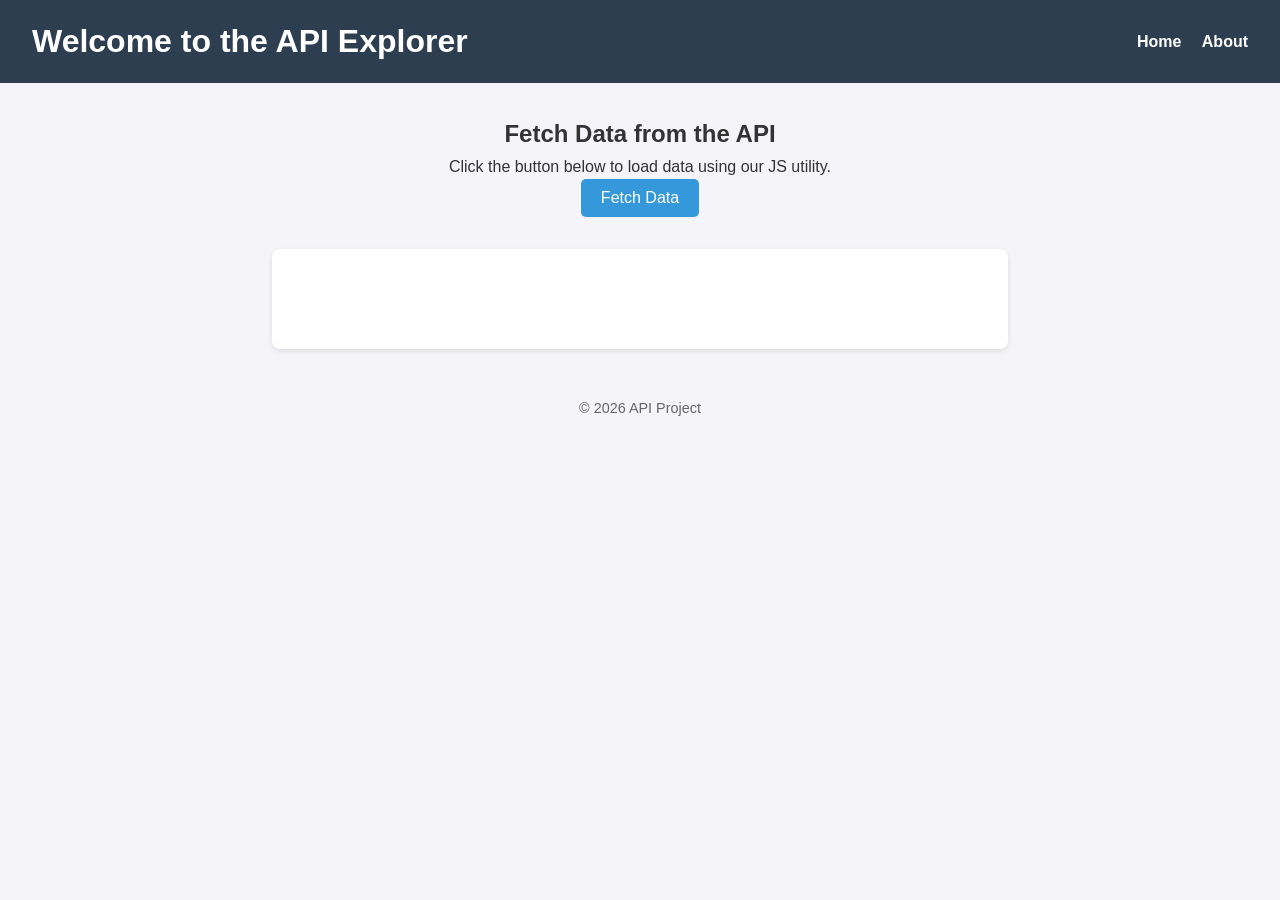
==== index.html @ f126ffd9 "[Initialization] Created project structure" ====
<!DOCTYPE html>
<html lang="en">
<head>
    <meta charset="UTF-8">
    <meta name="viewport" content="width=device-width, initial-scale=1.0">
    <title>Home - API Project</title>
    <link rel="stylesheet" href="styles/main.css">
</head>
<body>
    <header>
        <h1>Welcome to the API Explorer</h1>
        <nav>
            <a href="index.html">Home</a>
            <a href="pages/about.html">About</a>
        </nav>
    </header>

    <main id="app">
        <section class="hero">
            <h2>Fetch Data from the API</h2>
            <p>Click the button below to load data using our JS utility.</p>
            <button id="fetch-btn">Fetch Data</button>
        </section>
        <div id="result-container" class="result-container">
            <!-- API data will be injected here -->
        </div>
    </main>

    <footer>
        <p>&copy; 2026 API Project</p>
    </footer>

    <script src="js/api.js"></script>
    <script src="js/main.js"></script>
</body>
</html>
---- styles/main.css ----
/* General Reset */
* {
    box-sizing: border-box;
    margin: 0;
    padding: 0;
}

body {
    font-family: 'Segoe UI', Tahoma, Geneva, Verdana, sans-serif;
    line-height: 1.6;
    color: #333;
    background-color: #f4f4f9;
}

header {
    background: #2c3e50;
    color: white;
    padding: 1rem 2rem;
    display: flex;
    justify-content: space-between;
    align-items: center;
}

nav a {
    color: white;
    margin-left: 1rem;
    text-decoration: none;
    font-weight: bold;
}

nav a:hover {
    text-decoration: underline;
}

main {
    padding: 2rem;
    max-width: 800px;
    margin: 0 auto;
}

.hero {
    text-align: center;
    margin-bottom: 2rem;
}

#fetch-btn {
    padding: 10px 20px;
    font-size: 1rem;
    background-color: #3498db;
    color: white;
    border: none;
    border-radius: 5px;
    cursor: pointer;
    transition: background 0.3s;
}

#fetch-btn:hover {
    background-color: #2980b9;
}

.result-container {
    background: white;
    padding: 1rem;
    border-radius: 8px;
    box-shadow: 0 2px 5px rgba(0,0,0,0.1);
    min-height: 100px;
}

footer {
    text-align: center;
    padding: 1rem;
    font-size: 0.9rem;
    color: #666;
}
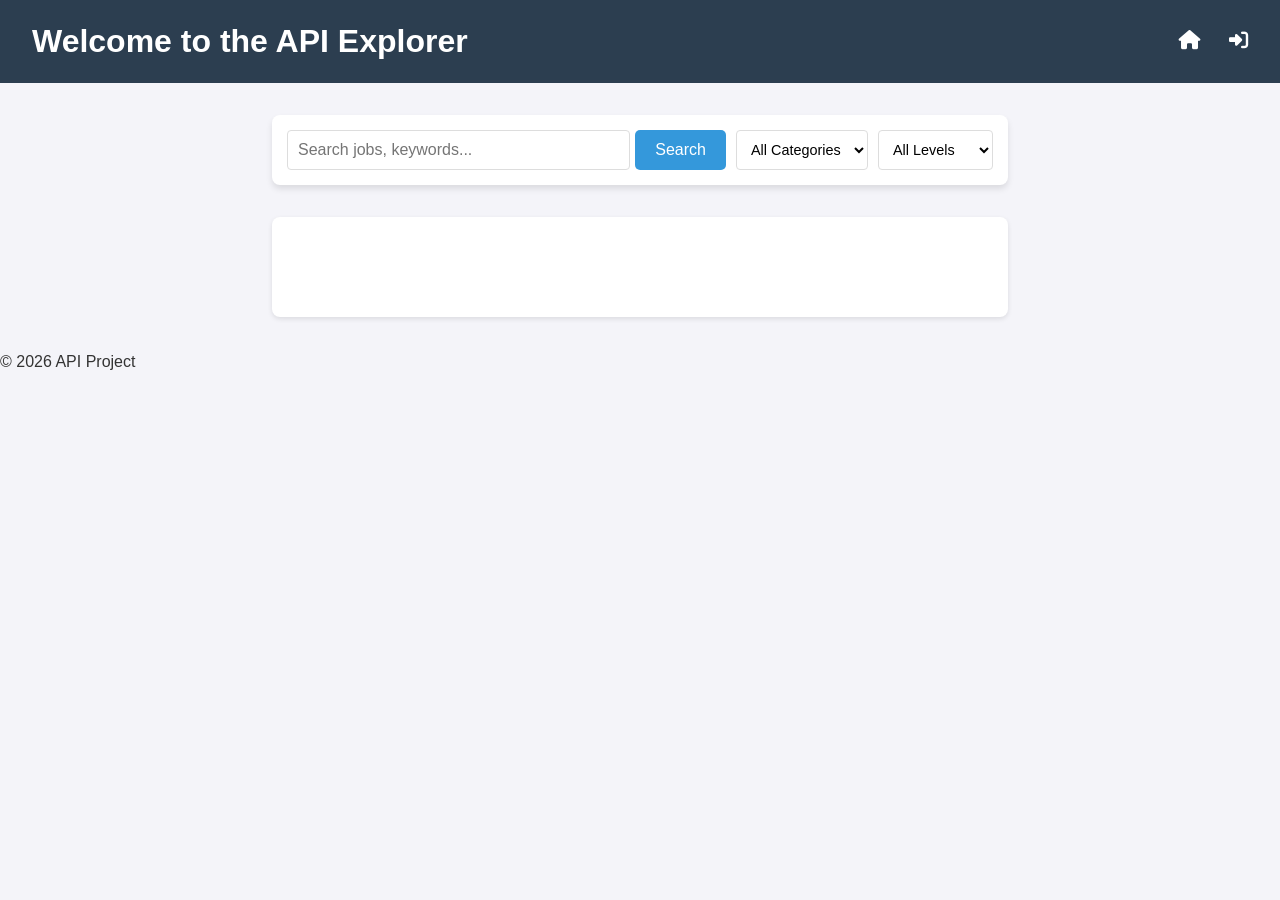
==== commit dc525587: "[Home Page] Implemented Login + Home buttons + Errors design" ====
--- a/index.html
+++ b/index.html
@@ -5,21 +5,42 @@
     <meta name="viewport" content="width=device-width, initial-scale=1.0">
     <title>Home - API Project</title>
     <link rel="stylesheet" href="styles/main.css">
+    <link rel="stylesheet" href="https://cdnjs.cloudflare.com/ajax/libs/font-awesome/6.4.2/css/all.min.css">
 </head>
 <body>
     <header>
         <h1>Welcome to the API Explorer</h1>
         <nav>
-            <a href="index.html">Home</a>
-            <a href="pages/about.html">About</a>
+            <a href="index.html" title="Home"><i class="fas fa-home"></i></a>
+            <a href="login.html" title="Login"><i class="fas fa-sign-in-alt"></i></a>
         </nav>
     </header>
 
     <main id="app">
-        <section class="hero">
-            <h2>Fetch Data from the API</h2>
-            <p>Click the button below to load data using our JS utility.</p>
-            <button id="fetch-btn">Fetch Data</button>
+        <section class="search-container">
+            <div class="search-bar">
+                <div class="search-input-group">
+                    <input type="text" id="search-text" placeholder="Search jobs, keywords...">
+                    <button id="fetch-btn">Search</button>
+                </div>
+                <div class="filters-group">
+                    <select id="category-filter">
+                        <option value="">All Categories</option>
+                        <option value="engineering">Engineering</option>
+                        <option value="design">Design</option>
+                        <option value="marketing">Marketing</option>
+                        <option value="sales">Sales</option>
+                    </select>
+                    <select id="level-filter">
+                        <option value="">All Levels</option>
+                        <option value="entry">Entry-Level</option>
+                        <option value="internship">Internship</option>
+                        <option value="junior">Junior</option>
+                        <option value="medium">Mid</option>
+                        <option value="senior">Senior</option>
+                    </select>
+                </div>
+            </div>
         </section>
         <div id="result-container" class="result-container">
             <!-- API data will be injected here -->
@@ -30,7 +51,7 @@
         <p>&copy; 2026 API Project</p>
     </footer>
 
-    <script src="js/api.js"></script>
-    <script src="js/main.js"></script>
+    <script src="scripts/api.js"></script>
+    <script src="scripts/main.js"></script>
 </body>
 </html>
--- a/styles/main.css
+++ b/styles/main.css
@@ -23,13 +23,17 @@
 
 nav a {
     color: white;
-    margin-left: 1rem;
+    margin-left: 1.5rem;
     text-decoration: none;
-    font-weight: bold;
+    font-size: 1.2rem;
+    transition: color 0.3s, transform 0.2s;
+    display: inline-block;
 }
 
 nav a:hover {
-    text-decoration: underline;
+    color: #3498db;
+    transform: scale(1.2);
+    text-decoration: none;
 }
 
 main {
@@ -38,9 +42,53 @@
     margin: 0 auto;
 }
 
-.hero {
-    text-align: center;
+.search-container {
     margin-bottom: 2rem;
+    display: flex;
+    justify-content: center;
+}
+
+.search-bar {
+    display: flex;
+    flex-wrap: wrap;
+    gap: 10px;
+    background: white;
+    padding: 15px;
+    border-radius: 8px;
+    box-shadow: 0 4px 6px rgba(0,0,0,0.1);
+    width: 100%;
+    max-width: 900px;
+    align-items: center;
+    justify-content: space-between;
+}
+
+.search-input-group {
+    display: flex;
+    flex: 1;
+    gap: 5px;
+    min-width: 300px;
+}
+
+.search-input-group input {
+    flex: 1;
+    padding: 10px;
+    border: 1px solid #ddd;
+    border-radius: 4px;
+    font-size: 1rem;
+}
+
+.filters-group {
+    display: flex;
+    gap: 10px;
+}
+
+.filters-group select {
+    padding: 10px;
+    border: 1px solid #ddd;
+    border-radius: 4px;
+    background-color: #fff;
+    font-size: 0.9rem;
+    cursor: pointer;
 }
 
 #fetch-btn {
@@ -58,6 +106,21 @@
     background-color: #2980b9;
 }
 
+@media (max-width: 600px) {
+    .search-bar {
+        flex-direction: column;
+        align-items: stretch;
+    }
+    .search-input-group {
+        flex-direction: column;
+        min-width: unset;
+    }
+    .filters-group {
+        flex-direction: column;
+    }
+}
+
+
 .result-container {
     background: white;
     padding: 1rem;
@@ -66,9 +129,64 @@
     min-height: 100px;
 }
 
-footer {
+.loader-container {
+    display: flex;
+    flex-direction: column;
+    align-items: center;
+    justify-content: center;
+    padding: 2rem;
+}
+
+.loader {
+    border: 5px solid #f3f3f3;
+    border-top: 5px solid #3498db;
+    border-radius: 50%;
+    width: 40px;
+    height: 40px;
+    animation: spin 1s linear infinite;
+    margin-bottom: 1rem;
+}
+
+@keyframes spin {
+    0% { transform: rotate(0deg); }
+    100% { transform: rotate(360deg); }
+}
+
+/* ... existing styles ... */
+
+.error-card {
+    background: #fff5f5;
+    border: 1px solid #feb2b2;
+    color: #c53030;
+    padding: 2rem;
+    border-radius: 8px;
     text-align: center;
-    padding: 1rem;
-    font-size: 0.9rem;
-    color: #666;
+    max-width: 500px;
+    margin: 2rem auto;
+    box-shadow: 0 4px 6px rgba(0,0,0,0.05);
 }
+
+.error-card h3 {
+    margin-bottom: 1rem;
+    color: #9b2c2c;
+}
+
+.error-card p {
+    margin-bottom: 1.5rem;
+    font-size: 1rem;
+}
+
+.retry-btn {
+    padding: 10px 20px;
+    background-color: #c53030;
+    color: white;
+    border: none;
+    border-radius: 5px;
+    cursor: pointer;
+    font-weight: bold;
+    transition: background 0.3s;
+}
+
+.retry-btn:hover {
+    background-color: #9b2c2c;
+}
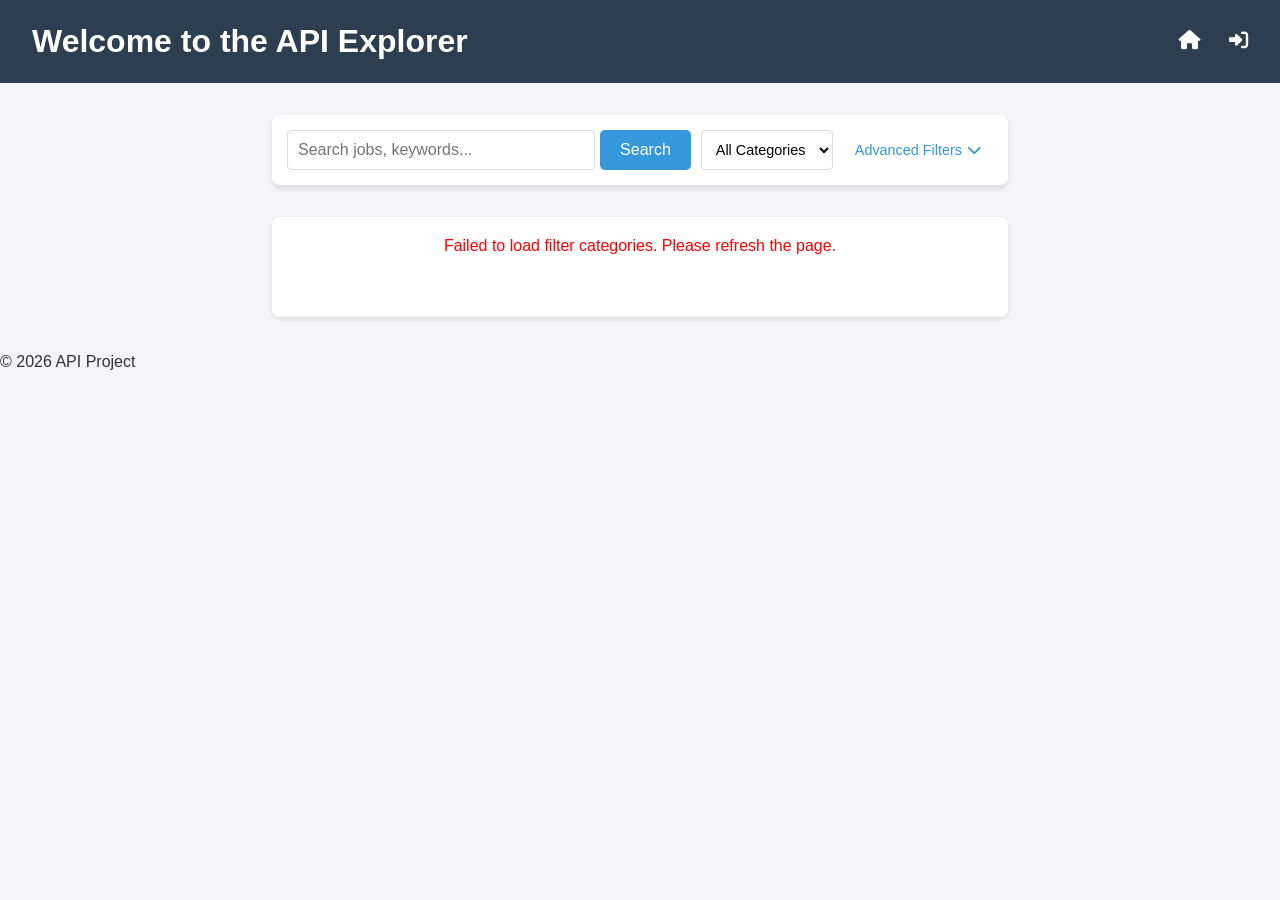
==== commit 2f41aeb9: "[Home Page] Implemented advanced filters button + box" ====
--- a/index.html
+++ b/index.html
@@ -26,19 +26,32 @@
                 <div class="filters-group">
                     <select id="category-filter">
                         <option value="">All Categories</option>
-                        <option value="engineering">Engineering</option>
-                        <option value="design">Design</option>
-                        <option value="marketing">Marketing</option>
-                        <option value="sales">Sales</option>
                     </select>
-                    <select id="level-filter">
-                        <option value="">All Levels</option>
-                        <option value="entry">Entry-Level</option>
-                        <option value="internship">Internship</option>
-                        <option value="junior">Junior</option>
-                        <option value="medium">Mid</option>
-                        <option value="senior">Senior</option>
-                    </select>
+                    <button id="advanced-btn" class="advanced-btn">
+                        Advanced Filters <i class="fas fa-chevron-down"></i>
+                    </button>
+                </div>
+            </div>
+            <div id="advanced-section" class="advanced-filters hidden">
+                <div class="advanced-grid">
+                    <div class="filter-item">
+                        <label>Experience Level</label>
+                        <select id="level-filter">
+                            <option value="">All Levels</option>
+                        </select>
+                    </div>
+                    <div class="filter-item">
+                        <label>Location</label>
+                        <select id="location-filter">
+                            <option value="">All Locations</option>
+                        </select>
+                    </div>
+                    <div class="filter-item">
+                        <label>Company</label>
+                        <select id="company-filter">
+                            <option value="">All Companies</option>
+                        </select>
+                    </div>
                 </div>
             </div>
         </section>
--- a/styles/main.css
+++ b/styles/main.css
@@ -45,7 +45,8 @@
 .search-container {
     margin-bottom: 2rem;
     display: flex;
-    justify-content: center;
+    flex-direction: column;
+    align-items: center;
 }
 
 .search-bar {
@@ -154,6 +155,115 @@
 
 /* ... existing styles ... */
 
+.advanced-btn {
+    background: transparent;
+    border: none;
+    padding: 8px 12px;
+    cursor: pointer;
+    font-size: 0.9rem;
+    color: #3498db;
+    transition: color 0.3s;
+    display: flex;
+    align-items: center;
+    gap: 5px;
+    font-weight: 500;
+}
+
+.advanced-btn:hover {
+    color: #2980b9;
+    background: transparent;
+}
+
+.advanced-filters {
+    width: 100%;
+    max-width: 900px;
+    margin-top: 15px;
+    transition: all 0.3s ease;
+}
+
+.advanced-grid {
+    display: flex;
+    flex-wrap: wrap;
+    gap: 30px;
+    justify-content: center;
+}
+
+.filter-item {
+    display: flex;
+    align-items: center;
+    gap: 10px;
+}
+
+.filter-item label {
+    font-size: 0.85rem;
+    font-weight: 500;
+    color: #777;
+}
+
+.filter-item select {
+    padding: 6px 10px;
+    border: none;
+    border-bottom: 2px solid #ddd;
+    border-radius: 0;
+    background-color: transparent;
+    font-size: 0.9rem;
+    cursor: pointer;
+    transition: border-color 0.3s;
+    outline: none;
+}
+
+.filter-item select:focus {
+    border-bottom-color: #3498db;
+}
+
+.hidden {
+    display: none;
+}
+
+@media (max-width: 600px) {
+    .advanced-grid {
+        grid-template-columns: 1fr;
+    }
+}
+
+
+.custom-alert {
+    position: fixed;
+    bottom: 20px;
+    right: 20px;
+    background-color: #ff4d4d;
+    color: white;
+    padding: 15px 25px;
+    border-radius: 8px;
+    box-shadow: 0 4px 12px rgba(0,0,0,0.15);
+    z-index: 1000;
+    font-weight: bold;
+    animation: slideUp 0.4s cubic-bezier(0.175, 0.885, 0.32, 1.275), fadeOut 0.5s ease-in 2.5s forwards;
+    pointer-events: none;
+}
+
+@keyframes slideUp {
+    from { transform: translateY(100%); opacity: 0; }
+    to { transform: translateY(0); opacity: 1; }
+}
+
+@keyframes fadeOut {
+    from { opacity: 1; }
+    to { opacity: 0; }
+}
+
+.shake {
+    animation: smoothShake 0.5s cubic-bezier(.36,.07,.19,.97) both;
+    border: 2px solid #ff4d4d !important;
+}
+
+@keyframes smoothShake {
+    0%, 100% { transform: translateX(0); }
+    20%, 60% { transform: translateX(-3px); }
+    40%, 80% { transform: translateX(3px); }
+}
+
+
 .error-card {
     background: #fff5f5;
     border: 1px solid #feb2b2;
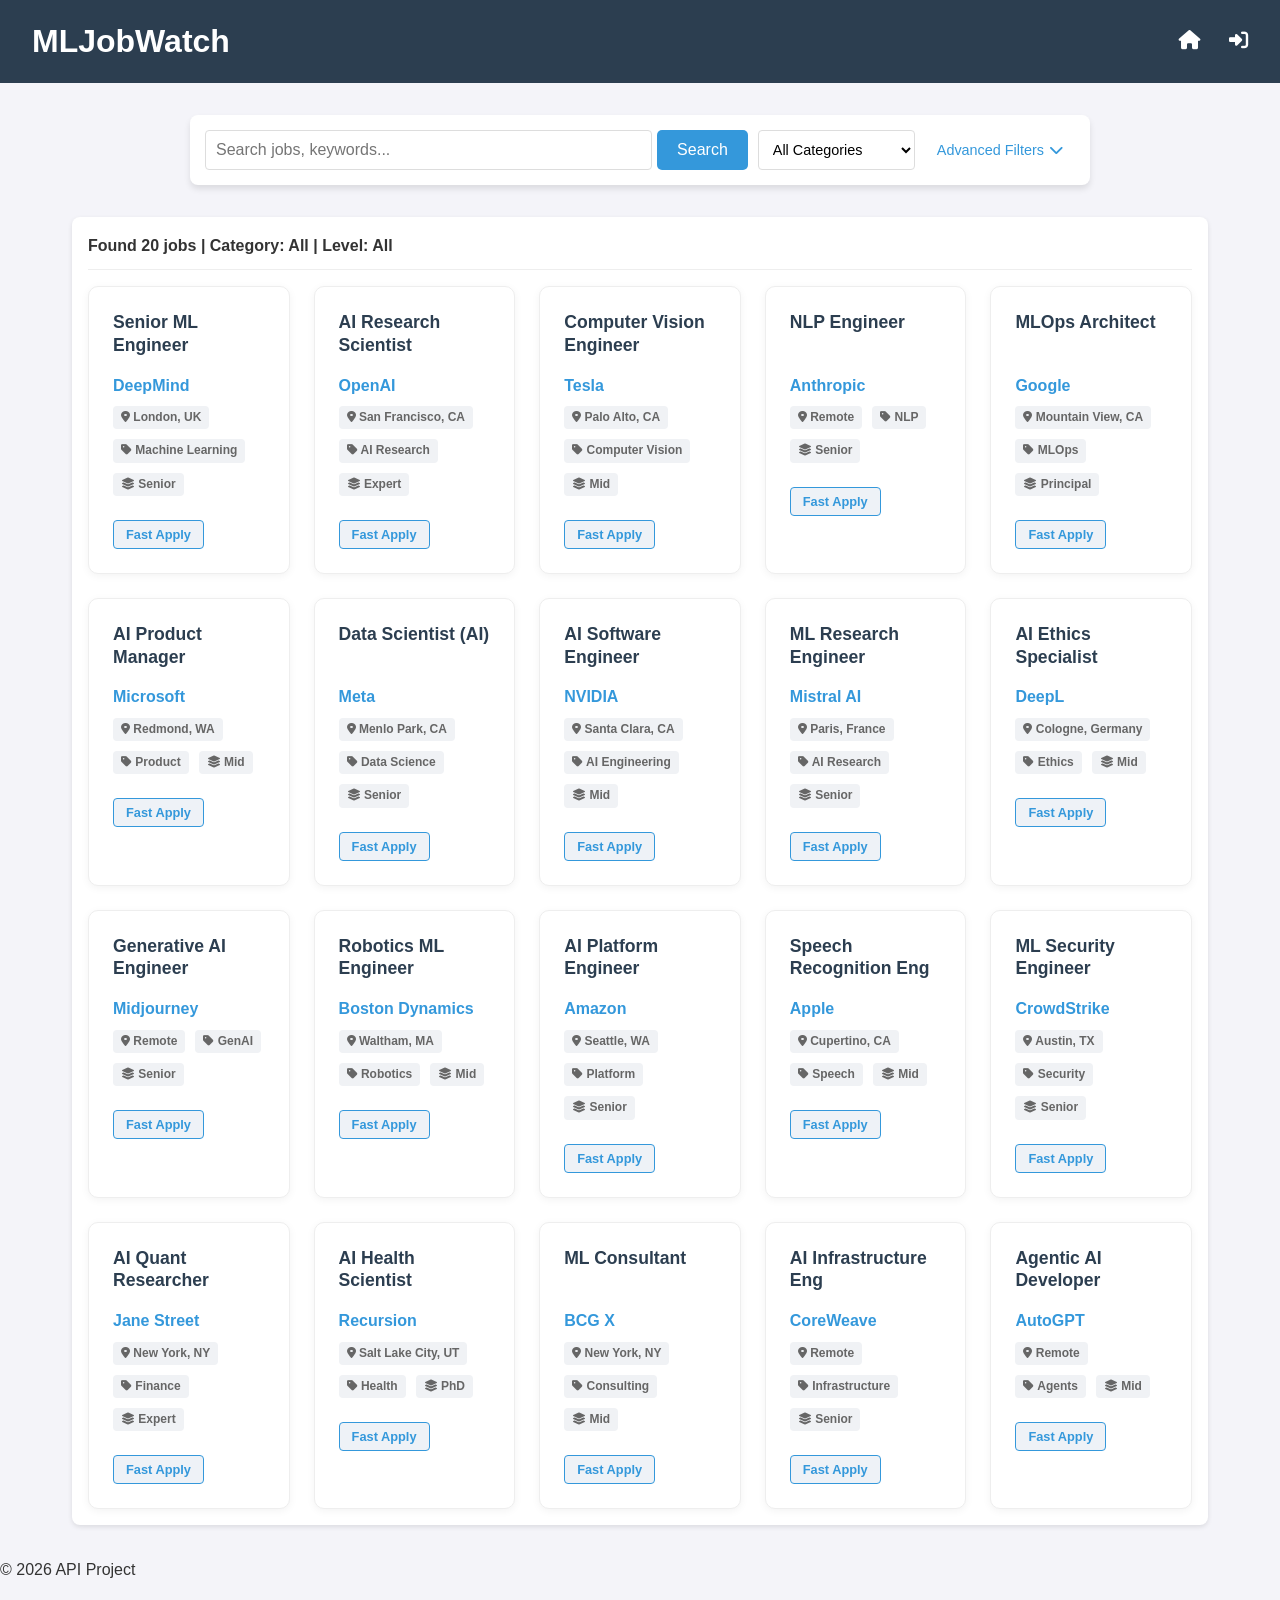
==== commit d21c85b6: "[Home Page] Fixed bug where empty space between company name and details card were shown" ====
--- a/index.html
+++ b/index.html
@@ -1,5 +1,6 @@
 <!DOCTYPE html>
 <html lang="en">
+
 <head>
     <meta charset="UTF-8">
     <meta name="viewport" content="width=device-width, initial-scale=1.0">
@@ -7,9 +8,10 @@
     <link rel="stylesheet" href="styles/main.css">
     <link rel="stylesheet" href="https://cdnjs.cloudflare.com/ajax/libs/font-awesome/6.4.2/css/all.min.css">
 </head>
+
 <body>
     <header>
-        <h1>Welcome to the API Explorer</h1>
+        <h1>MLJobWatch</h1>
         <nav>
             <a href="index.html" title="Home"><i class="fas fa-home"></i></a>
             <a href="login.html" title="Login"><i class="fas fa-sign-in-alt"></i></a>
@@ -60,11 +62,35 @@
         </div>
     </main>
 
-    <footer>
+    <footer style="margin-bottom: 100px;">
         <p>&copy; 2026 API Project</p>
     </footer>
+
+    <div id="job-modal" class="modal-overlay hidden">
+        <div class="modal-content">
+            <div class="modal-header">
+                <h2 id="modal-title">Job Title</h2>
+                <button id="close-modal" class="close-btn">&times;</button>
+            </div>
+            <div class="modal-body">
+                <div class="modal-company" id="modal-company">Company Name</div>
+                <div class="modal-meta">
+                    <span id="modal-location"><i class="fas fa-map-marker-alt"></i> Location</span>
+                    <span id="modal-salary"><i class="fas fa-money-bill-wave"></i> Salary</span>
+                </div>
+                <div class="modal-description">
+                    <h4>Description</h4>
+                    <p id="modal-description">Detailed job description will appear here...</p>
+                </div>
+            </div>
+            <div class="modal-footer">
+                <button id="modal-apply-btn" class="apply-now-btn">Apply Now</button>
+            </div>
+        </div>
+    </div>
 
     <script src="scripts/api.js"></script>
     <script src="scripts/main.js"></script>
 </body>
-</html>
+
+</html>
--- a/styles/main.css
+++ b/styles/main.css
@@ -38,7 +38,7 @@
 
 main {
     padding: 2rem;
-    max-width: 800px;
+    max-width: 1200px;
     margin: 0 auto;
 }
 
@@ -56,7 +56,7 @@
     background: white;
     padding: 15px;
     border-radius: 8px;
-    box-shadow: 0 4px 6px rgba(0,0,0,0.1);
+    box-shadow: 0 4px 6px rgba(0, 0, 0, 0.1);
     width: 100%;
     max-width: 900px;
     align-items: center;
@@ -112,10 +112,12 @@
         flex-direction: column;
         align-items: stretch;
     }
+
     .search-input-group {
         flex-direction: column;
         min-width: unset;
     }
+
     .filters-group {
         flex-direction: column;
     }
@@ -126,7 +128,7 @@
     background: white;
     padding: 1rem;
     border-radius: 8px;
-    box-shadow: 0 2px 5px rgba(0,0,0,0.1);
+    box-shadow: 0 2px 5px rgba(0, 0, 0, 0.1);
     min-height: 100px;
 }
 
@@ -149,11 +151,221 @@
 }
 
 @keyframes spin {
-    0% { transform: rotate(0deg); }
-    100% { transform: rotate(360deg); }
-}
-
-/* ... existing styles ... */
+    0% {
+        transform: rotate(0deg);
+    }
+
+    100% {
+        transform: rotate(360deg);
+    }
+}
+
+.job-list {
+    display: grid;
+    grid-template-columns: repeat(5, 1fr);
+    gap: 1.5rem;
+    margin-top: 1rem;
+}
+
+.job-card {
+    background: white;
+    border: 1px solid #eee;
+    padding: 1.5rem;
+    border-radius: 10px;
+    box-shadow: 0 2px 8px rgba(0, 0, 0, 0.05);
+    transition: transform 0.2s, box-shadow 0.2s;
+    display: flex;
+    flex-direction: column;
+    gap: 0.5rem;
+    cursor: pointer;
+    height: 100%;
+}
+
+.job-card:hover {
+    transform: translateY(-5px);
+    box-shadow: 0 8px 15px rgba(0, 0, 0, 0.1);
+    border-color: #3498db;
+}
+
+.job-card h3 {
+    margin: 0 0 0.5rem 0;
+    color: #2c3e50;
+    font-size: 1.1rem;
+    line-height: 1.3;
+    min-height: 2.6em;
+    display: -webkit-box;
+    -webkit-line-clamp: 2;
+    -webkit-box-orient: vertical;
+    overflow: hidden;
+}
+
+.job-card .company {
+    font-weight: bold;
+    color: #3498db;
+    font-size: 1rem;
+}
+
+.job-card .details {
+    font-size: 0.85rem;
+    color: #666;
+    display: flex;
+    flex-wrap: wrap;
+    gap: 10px;
+    margin-bottom: 1rem;
+}
+
+.job-card .detail-item {
+    background: #f0f2f5;
+    padding: 2px 8px;
+    border-radius: 4px;
+    font-size: 0.75rem;
+}
+
+.fast-apply-btn {
+    align-self: flex-start;
+    background: #eef2f7;
+    color: #3498db;
+    border: 1px solid #3498db;
+    padding: 6px 12px;
+    border-radius: 4px;
+    font-size: 0.8rem;
+    font-weight: bold;
+    cursor: pointer;
+    transition: all 0.3s;
+}
+
+.fast-apply-btn:hover {
+    background: #3498db;
+    color: white;
+}
+
+/* Modal Styles */
+.modal-overlay {
+    position: fixed;
+    top: 0;
+    left: 0;
+    width: 100%;
+    height: 100%;
+    background: rgba(0, 0, 0, 0.6);
+    display: flex;
+    justify-content: center;
+    align-items: center;
+    z-index: 2000;
+    backdrop-filter: blur(4px);
+}
+
+.modal-content {
+    background: white;
+    width: 90%;
+    max-width: 600px;
+    border-radius: 15px;
+    overflow: hidden;
+    animation: modalSlideUp 0.3s ease-out;
+    box-shadow: 0 20px 40px rgba(0, 0, 0, 0.3);
+}
+
+@keyframes modalSlideUp {
+    from {
+        transform: translateY(50px);
+        opacity: 0;
+    }
+
+    to {
+        transform: translateY(0);
+        opacity: 1;
+    }
+}
+
+.modal-header {
+    background: #2c3e50;
+    color: white;
+    padding: 1.5rem;
+    display: flex;
+    justify-content: space-between;
+    align-items: center;
+}
+
+.modal-header h2 {
+    margin: 0;
+    font-size: 1.4rem;
+}
+
+.close-btn {
+    background: transparent;
+    border: none;
+    color: white;
+    font-size: 2rem;
+    cursor: pointer;
+    line-height: 1;
+}
+
+.modal-body {
+    padding: 2rem;
+}
+
+.modal-company {
+    font-size: 1.2rem;
+    font-weight: bold;
+    color: #3498db;
+    margin-bottom: 0.5rem;
+}
+
+.modal-meta {
+    display: flex;
+    gap: 20px;
+    color: #666;
+    margin-bottom: 1.5rem;
+    font-size: 0.9rem;
+}
+
+.modal-description h4 {
+    margin-bottom: 0.5rem;
+    color: #2c3e50;
+}
+
+.modal-description p {
+    color: #555;
+    line-height: 1.6;
+}
+
+.modal-footer {
+    padding: 1.5rem;
+    background: #f9f9f9;
+    display: flex;
+    justify-content: flex-end;
+    gap: 10px;
+    border-top: 1px solid #eee;
+}
+
+.apply-now-btn {
+    background: #3498db;
+    color: white;
+    border: none;
+    padding: 10px 20px;
+    border-radius: 5px;
+    font-weight: bold;
+    cursor: pointer;
+}
+
+.close-modal-btn {
+    background: white;
+    border: 1px solid #ddd;
+    padding: 10px 20px;
+    border-radius: 5px;
+    cursor: pointer;
+}
+
+@media (max-width: 1100px) {
+    .job-list {
+        grid-template-columns: repeat(2, 1fr);
+    }
+}
+
+@media (max-width: 600px) {
+    .job-list {
+        grid-template-columns: 1fr;
+    }
+}
 
 .advanced-btn {
     background: transparent;
@@ -235,7 +447,7 @@
     color: white;
     padding: 15px 25px;
     border-radius: 8px;
-    box-shadow: 0 4px 12px rgba(0,0,0,0.15);
+    box-shadow: 0 4px 12px rgba(0, 0, 0, 0.15);
     z-index: 1000;
     font-weight: bold;
     animation: slideUp 0.4s cubic-bezier(0.175, 0.885, 0.32, 1.275), fadeOut 0.5s ease-in 2.5s forwards;
@@ -243,24 +455,48 @@
 }
 
 @keyframes slideUp {
-    from { transform: translateY(100%); opacity: 0; }
-    to { transform: translateY(0); opacity: 1; }
+    from {
+        transform: translateY(100%);
+        opacity: 0;
+    }
+
+    to {
+        transform: translateY(0);
+        opacity: 1;
+    }
 }
 
 @keyframes fadeOut {
-    from { opacity: 1; }
-    to { opacity: 0; }
+    from {
+        opacity: 1;
+    }
+
+    to {
+        opacity: 0;
+    }
 }
 
 .shake {
-    animation: smoothShake 0.5s cubic-bezier(.36,.07,.19,.97) both;
+    animation: smoothShake 0.5s cubic-bezier(.36, .07, .19, .97) both;
     border: 2px solid #ff4d4d !important;
 }
 
 @keyframes smoothShake {
-    0%, 100% { transform: translateX(0); }
-    20%, 60% { transform: translateX(-3px); }
-    40%, 80% { transform: translateX(3px); }
+
+    0%,
+    100% {
+        transform: translateX(0);
+    }
+
+    20%,
+    60% {
+        transform: translateX(-3px);
+    }
+
+    40%,
+    80% {
+        transform: translateX(3px);
+    }
 }
 
 
@@ -273,7 +509,7 @@
     text-align: center;
     max-width: 500px;
     margin: 2rem auto;
-    box-shadow: 0 4px 6px rgba(0,0,0,0.05);
+    box-shadow: 0 4px 6px rgba(0, 0, 0, 0.05);
 }
 
 .error-card h3 {
@@ -299,4 +535,4 @@
 
 .retry-btn:hover {
     background-color: #9b2c2c;
-}
+}
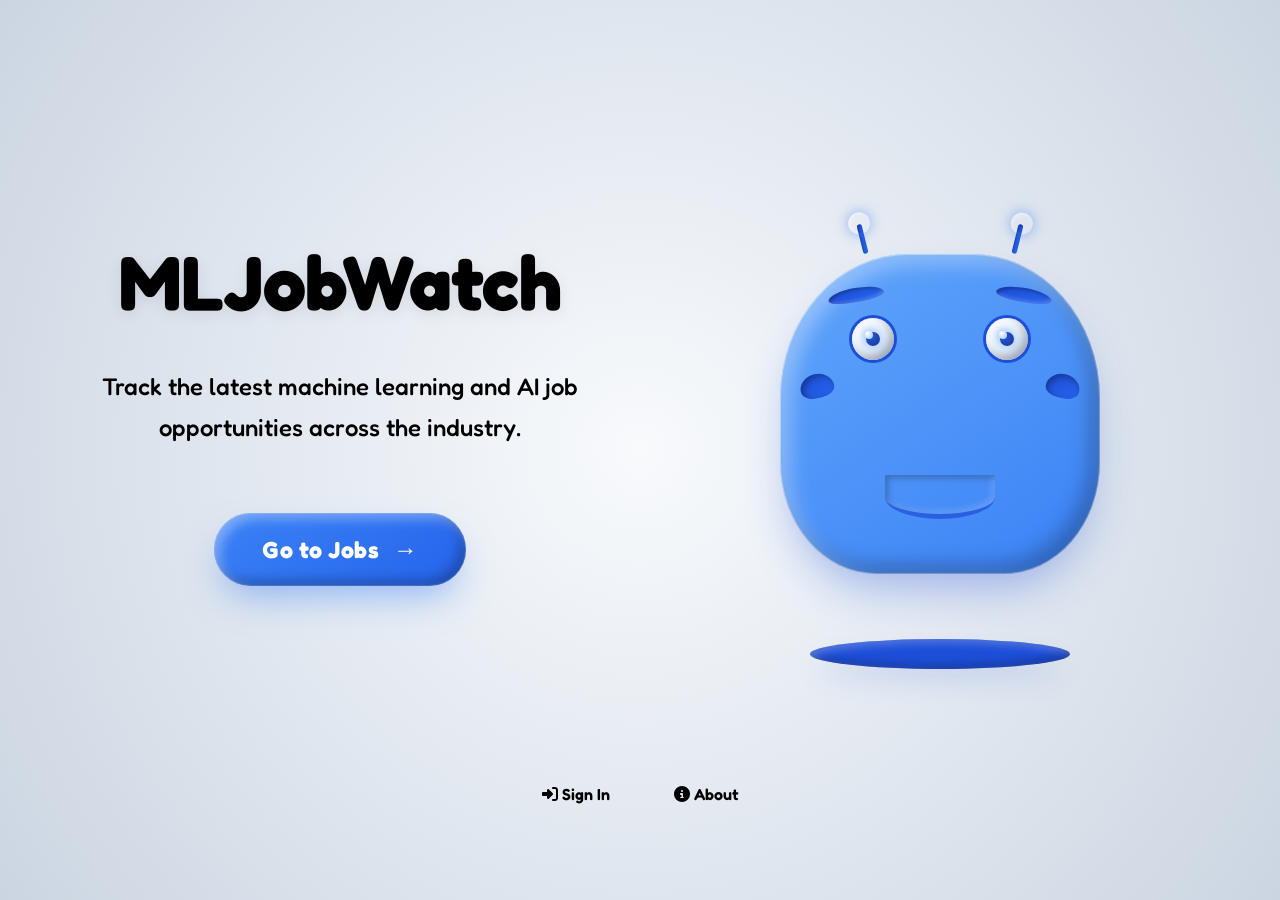
==== commit fb93f419: "[Home Page] New Home Page Created + Robot Design" ====
--- a/index.html
+++ b/index.html
@@ -1,96 +1,57 @@
 <!DOCTYPE html>
 <html lang="en">
+<head>
+  <meta charset="UTF-8" />
+  <meta name="viewport" content="width=device-width, initial-scale=1.0" />
+  <title>MLJobWatch — Discover ML &amp; AI Jobs</title>
+  <link rel="preconnect" href="https://fonts.googleapis.com" />
+  <link rel="preconnect" href="https://fonts.gstatic.com" crossorigin />
+  <link href="https://fonts.googleapis.com/css2?family=Fredoka:wght@400;600;800&display=swap" rel="stylesheet" />
+  <link rel="stylesheet" href="styles/main.css" />
+  <link rel="stylesheet" href="https://cdnjs.cloudflare.com/ajax/libs/font-awesome/6.4.2/css/all.min.css" />
+</head>
+<body>
 
-<head>
-    <meta charset="UTF-8">
-    <meta name="viewport" content="width=device-width, initial-scale=1.0">
-    <title>Home - API Project</title>
-    <link rel="stylesheet" href="styles/main.css">
-    <link rel="stylesheet" href="https://cdnjs.cloudflare.com/ajax/libs/font-awesome/6.4.2/css/all.min.css">
-</head>
-
-<body>
-    <header>
-        <h1>MLJobWatch</h1>
-        <nav>
-            <a href="index.html" title="Home"><i class="fas fa-home"></i></a>
-            <a href="login.html" title="Login"><i class="fas fa-sign-in-alt"></i></a>
-        </nav>
-    </header>
-
-    <main id="app">
-        <section class="search-container">
-            <div class="search-bar">
-                <div class="search-input-group">
-                    <input type="text" id="search-text" placeholder="Search jobs, keywords...">
-                    <button id="fetch-btn">Search</button>
-                </div>
-                <div class="filters-group">
-                    <select id="category-filter">
-                        <option value="">All Categories</option>
-                    </select>
-                    <button id="advanced-btn" class="advanced-btn">
-                        Advanced Filters <i class="fas fa-chevron-down"></i>
-                    </button>
-                </div>
-            </div>
-            <div id="advanced-section" class="advanced-filters hidden">
-                <div class="advanced-grid">
-                    <div class="filter-item">
-                        <label>Experience Level</label>
-                        <select id="level-filter">
-                            <option value="">All Levels</option>
-                        </select>
-                    </div>
-                    <div class="filter-item">
-                        <label>Location</label>
-                        <select id="location-filter">
-                            <option value="">All Locations</option>
-                        </select>
-                    </div>
-                    <div class="filter-item">
-                        <label>Company</label>
-                        <select id="company-filter">
-                            <option value="">All Companies</option>
-                        </select>
-                    </div>
-                </div>
-            </div>
-        </section>
-        <div id="result-container" class="result-container">
-            <!-- API data will be injected here -->
-        </div>
-    </main>
-
-    <footer style="margin-bottom: 100px;">
-        <p>&copy; 2026 API Project</p>
-    </footer>
-
-    <div id="job-modal" class="modal-overlay hidden">
-        <div class="modal-content">
-            <div class="modal-header">
-                <h2 id="modal-title">Job Title</h2>
-                <button id="close-modal" class="close-btn">&times;</button>
-            </div>
-            <div class="modal-body">
-                <div class="modal-company" id="modal-company">Company Name</div>
-                <div class="modal-meta">
-                    <span id="modal-location"><i class="fas fa-map-marker-alt"></i> Location</span>
-                    <span id="modal-salary"><i class="fas fa-money-bill-wave"></i> Salary</span>
-                </div>
-                <div class="modal-description">
-                    <h4>Description</h4>
-                    <p id="modal-description">Detailed job description will appear here...</p>
-                </div>
-            </div>
-            <div class="modal-footer">
-                <button id="modal-apply-btn" class="apply-now-btn">Apply Now</button>
-            </div>
-        </div>
+  <!-- Hero Section: Text Left, Robot Right -->
+  <section class="hero-section">
+    <div class="hero-text">
+      <h1>MLJobWatch</h1>
+      <p>Track the latest machine learning and AI job opportunities across the industry.</p>
+      <div class="cta-wrapper">
+        <a href="pages/jobs.html" class="btn-go-jobs" aria-label="Go to jobs">
+          Go to Jobs
+          <span class="btn-arrow">→</span>
+        </a>
+      </div>
     </div>
 
-    <script src="scripts/api.js"></script>
-    <script src="scripts/main.js"></script>
+    <div class="hero-robot">
+      <div class="robot-container">
+        <div class="robot-base"></div>
+        <div class="robot-head">
+          <div class="eyebrow left"></div>
+          <div class="eyebrow right"></div>
+          <div class="antenna left">
+            <div class="antenna-tip"></div>
+          </div>
+          <div class="antenna right">
+            <div class="antenna-tip"></div>
+          </div>
+          <div class="eye left"></div>
+          <div class="eye right"></div>
+          <div class="cheek left"></div>
+          <div class="cheek right"></div>
+          <div class="smile"></div>
+        </div>
+      </div>
+    </div>
+  </section>
+
+  <!-- Secondary Navigation -->
+  <nav class="nav-links">
+    <a href="pages/login.html" class="nav-link"><i class="fas fa-sign-in-alt"></i> Sign In</a>
+    <a href="pages/about.html" class="nav-link"><i class="fas fa-info-circle"></i> About</a>
+  </nav>
+
 </body>
-
 </html>
--- a/styles/main.css
+++ b/styles/main.css
@@ -1,538 +1,453 @@
-/* General Reset */
+/* ================================================================
+   Front Page — Claymorphism Landing (Blue Robot)
+   ================================================================ */
+:root {
+  --robot-head: #60a5fa;
+  --robot-head-dark: #3b82f6;
+  --robot-face: #2563eb;
+  --robot-dark: #1d4ed8;
+  --robot-accent: var(--color-primary);
+  --robot-glow: rgba(59, 130, 246, 0.6);
+  --clay-font: 'Fredoka', sans-serif;
+}
+
 * {
-    box-sizing: border-box;
-    margin: 0;
-    padding: 0;
+  margin: 0;
+  padding: 0;
+  box-sizing: border-box;
 }
 
 body {
-    font-family: 'Segoe UI', Tahoma, Geneva, Verdana, sans-serif;
-    line-height: 1.6;
-    color: #333;
-    background-color: #f4f4f9;
-}
-
-header {
-    background: #2c3e50;
-    color: white;
-    padding: 1rem 2rem;
-    display: flex;
-    justify-content: space-between;
-    align-items: center;
-}
-
-nav a {
-    color: white;
-    margin-left: 1.5rem;
-    text-decoration: none;
-    font-size: 1.2rem;
-    transition: color 0.3s, transform 0.2s;
-    display: inline-block;
-}
-
-nav a:hover {
-    color: #3498db;
-    transform: scale(1.2);
-    text-decoration: none;
-}
-
-main {
-    padding: 2rem;
-    max-width: 1200px;
-    margin: 0 auto;
-}
-
-.search-container {
-    margin-bottom: 2rem;
-    display: flex;
+  min-height: 100vh;
+  display: flex;
+  flex-direction: column;
+  align-items: center;
+  justify-content: center;
+  background: radial-gradient(
+    circle at 50% 50%,
+    #f8fafc 0%,
+    #e2e8f0 50%,
+    #cbd5e1 100%
+  );
+  font-family: var(--clay-font);
+  overflow-x: hidden;
+}
+
+/* Hide default scrollbar on front page */
+::-webkit-scrollbar { display: none; }
+
+/* ================================================================
+   Hero Layout — Text Left, Robot Right
+   ================================================================ */
+.hero-section {
+  display: flex;
+  align-items: center;
+  justify-content: space-between;
+  gap: 4rem;
+  width: 100%;
+  max-width: 1200px;
+  padding: 4rem 2rem;
+  height: 80vh;
+}
+
+.hero-text {
+  flex: 1;
+  z-index: 2;
+  display: flex;
+  flex-direction: column;
+  align-items: center;
+  gap: 1.5rem;
+  text-align: center;
+}
+
+.hero-text h1 {
+  font-size: clamp(2.5rem, 6vw, 5rem);
+  font-weight: 800;
+  color: var(--color-text-primary);
+  margin-bottom: 1.25rem;
+  letter-spacing: -1px;
+  line-height: 1.05;
+  text-shadow: 0 4px 16px rgba(0, 0, 0, 0.08);
+}
+
+.hero-text p {
+  font-size: clamp(1.1rem, 2vw, 1.5rem);
+  color: var(--color-text-secondary);
+  margin-bottom: 2.5rem;
+  line-height: 1.7;
+  font-weight: 500;
+}
+
+.hero-robot {
+  flex: 1;
+  display: flex;
+  align-items: center;
+  justify-content: center;
+  z-index: 2;
+}
+
+/* ================================================================
+   Robot Head — Blue Claymorphic
+   ================================================================ */
+.robot-container {
+  position: relative;
+  width: 420px;
+  height: 420px;
+  display: flex;
+  align-items: center;
+  justify-content: center;
+  animation: robotFloat 7s ease-in-out infinite;
+}
+
+/* Floating base platform */
+.robot-base {
+  position: absolute;
+  bottom: -45px;
+  width: 260px;
+  height: 30px;
+  background: var(--robot-dark);
+  border-radius: 50%;
+  box-shadow:
+    0 14px 28px -10px rgba(29, 78, 216, 0.35),
+    inset 4px 4px 8px rgba(255, 255, 255, 0.25),
+    inset -4px -4px 8px rgba(0, 0, 0, 0.25);
+  animation: robotBaseSquash 7s ease-in-out infinite;
+}
+
+.robot-head {
+  position: relative;
+  width: 320px;
+  height: 320px;
+  background: linear-gradient(145deg, var(--robot-head), var(--robot-head-dark));
+  border-radius: 40% 40% 30% 30% / 45% 45% 35% 35%;
+  box-shadow:
+    0 24px 48px -14px rgba(29, 78, 216, 0.4),
+    inset 10px 10px 20px rgba(255, 255, 255, 0.35),
+    inset -10px -10px 20px rgba(0, 0, 0, 0.25),
+    inset 0 0 0 1px rgba(255, 255, 255, 0.4);
+  border: none;
+  z-index: 2;
+  animation: robotBreathe 5s ease-in-out infinite;
+}
+
+/* Face plate */
+.robot-face {
+  position: absolute;
+  top: 52px;
+  left: 50%;
+  transform: translateX(-50%);
+  width: 220px;
+  height: 160px;
+  background: linear-gradient(145deg, var(--robot-face), var(--robot-dark));
+  border-radius: 30% 30% 25% 25% / 40% 40% 30% 30%;
+  box-shadow:
+    inset 5px 5px 10px rgba(0, 0, 0, 0.3),
+    inset -5px -5px 10px rgba(255, 255, 255, 0.2);
+  z-index: 3;
+}
+
+/* Relaxed eyebrows — slightly arched, claymorphic */
+.eyebrow {
+  position: absolute;
+  top: 34px;
+  width: 56px;
+  height: 14px;
+  background: linear-gradient(145deg, var(--robot-dark), var(--robot-face));
+  border-radius: 50% 50% 40% 40% / 60% 60% 40% 40%;
+  box-shadow:
+    inset 2px 2px 4px rgba(0, 0, 0, 0.3),
+    inset -2px -2px 4px rgba(255, 255, 255, 0.2);
+  z-index: 5;
+}
+
+.eyebrow.left { left: 48px; transform: rotate(-10deg); }
+.eyebrow.right { right: 48px; transform: rotate(10deg); }
+
+/* Eyes — looking at the user with centered pupils */
+.eye {
+  position: absolute;
+  top: 64px;
+  width: 42px;
+  height: 42px;
+  background: linear-gradient(145deg, #ffffff, #dbeafe);
+  border-radius: 50%;
+  box-shadow:
+    inset 4px 4px 8px rgba(255, 255, 255, 0.4),
+    inset -4px -4px 8px rgba(0, 0, 0, 0.3),
+    0 0 0 3px var(--robot-dark);
+  z-index: 4;
+}
+
+.eye.left { left: 72px; }
+.eye.right { right: 72px; }
+
+/* Pupil — centered so the robot looks at the user */
+.eye::before {
+  content: "";
+  position: absolute;
+  top: 50%;
+  left: 50%;
+  transform: translate(-50%, -50%);
+  width: 14px;
+  height: 14px;
+  background: radial-gradient(circle at 35% 35%, #1d4ed8, #1e3a8a);
+  border-radius: 50%;
+  box-shadow: 0 0 12px var(--robot-glow);
+  z-index: 5;
+}
+
+/* Left eye — stays open, always looking at the user */
+.eye.left {
+  /* no animation — eye remains open */
+}
+
+/* Right eye — wink (stays closed longer, less frequent) */
+.eye.right {
+  animation: robotWink 8s ease-in-out infinite;
+}
+
+/* Highlight glint above pupil */
+.eye::after {
+  content: "";
+  position: absolute;
+  top: 30%;
+  left: 30%;
+  width: 8px;
+  height: 8px;
+  background: radial-gradient(circle at 30% 30%, #ffffff, #93c5fd);
+  border-radius: 50%;
+  box-shadow: 0 0 8px var(--robot-glow);
+  z-index: 6;
+  pointer-events: none;
+}
+
+/* Antennae */
+.antenna {
+  position: absolute;
+  top: -30px;
+  width: 5px;
+  height: 30px;
+  background: linear-gradient(145deg, var(--robot-dark), var(--robot-face));
+  border-radius: 3px;
+  box-shadow: inset 1px 1px 2px rgba(0, 0, 0, 0.3);
+  z-index: 1;
+}
+
+.antenna.left { left: 80px; transform: rotate(-14deg); }
+.antenna.right { right: 80px; transform: rotate(14deg); }
+
+.antenna-tip {
+  position: absolute;
+  top: -12px;
+  left: 50%;
+  transform: translateX(-50%);
+  width: 22px;
+  height: 22px;
+  background: linear-gradient(145deg, var(--color-primary), var(--color-primary-hover));
+  border-radius: 50%;
+  box-shadow:
+    0 0 14px var(--robot-glow),
+    inset 2px 2px 4px rgba(255, 255, 255, 0.4);
+  animation: robotPulse 3s ease-in-out infinite;
+}
+
+/* Cheeks / side details */
+.cheek {
+  position: absolute;
+  top: 120px;
+  width: 34px;
+  height: 24px;
+  background: linear-gradient(145deg, var(--robot-dark), var(--robot-face));
+  border-radius: 50% 50% 40% 40% / 60% 60% 40% 40%;
+  box-shadow: inset 3px 3px 6px rgba(0, 0, 0, 0.3);
+  z-index: 3;
+}
+
+.cheek.left { left: 20px; transform: rotate(-12deg); }
+.cheek.right { right: 20px; transform: rotate(12deg); }
+
+/* Smile — neutral by default, becomes a smile when winking */
+.smile {
+  position: absolute;
+  bottom: 55px;
+  left: 50%;
+  transform: translateX(-50%);
+  width: 110px;
+  height: 44px;
+  border-bottom: 5px solid var(--robot-dark);
+  border-radius: 0 0 55% 55%;
+  box-shadow:
+    inset 3px 3px 6px rgba(0, 0, 0, 0.35),
+    inset -3px -3px 6px rgba(255, 255, 255, 0.25);
+  opacity: 0.7;
+  z-index: 4;
+  animation: robotSmile 8s ease-in-out infinite;
+}
+
+/* ================================================================
+   Big CTA Button — Claymorphic with arrow
+   ================================================================ */
+.cta-wrapper {
+  display: flex;
+  justify-content: center;
+}
+
+.btn-go-jobs {
+  display: inline-flex;
+  align-items: center;
+  gap: 14px;
+  padding: 22px 48px;
+  font-size: 1.45rem;
+  font-weight: 900;
+  font-family: var(--clay-font);
+  color: #ffffff;
+  background: linear-gradient(145deg, #3b82f6, #2563eb);
+  border: none;
+  border-radius: 50px;
+  cursor: pointer;
+  transition: var(--transition);
+  box-shadow:
+    0 18px 36px -9px rgba(59, 130, 246, 0.5),
+    inset 6px 6px 12px rgba(255, 255, 255, 0.35),
+    inset -6px -6px 12px rgba(0, 0, 0, 0.25),
+    inset 0 0 0 1px rgba(255, 255, 255, 0.15);
+  letter-spacing: 0.5px;
+  text-decoration: none;
+}
+
+.btn-go-jobs:hover {
+  background: linear-gradient(145deg, #2563eb, #1d4ed8);
+  transform: translateY(-3px);
+  box-shadow:
+    0 24px 48px -12px rgba(59, 130, 246, 0.6),
+    inset 6px 6px 12px rgba(255, 255, 255, 0.45),
+    inset -6px -6px 12px rgba(0, 0, 0, 0.3),
+    inset 0 0 0 1px rgba(255, 255, 255, 0.18);
+}
+
+.btn-go-jobs:active {
+  transform: translateY(1px) scale(0.97);
+  box-shadow:
+    inset 6px 6px 12px rgba(0, 0, 0, 0.35),
+    inset -6px -6px 12px rgba(255, 255, 255, 0.2);
+}
+
+.btn-arrow {
+  font-size: 1.5rem;
+  font-weight: 900;
+  transition: transform 0.3s ease;
+}
+
+.btn-go-jobs:hover .btn-arrow {
+  transform: translateX(6px);
+}
+
+/* ================================================================
+   Secondary Nav
+   ================================================================ */
+.nav-links {
+  display: flex;
+  gap: 24px;
+  justify-content: center;
+  margin-bottom: 2rem;
+}
+
+.nav-link {
+  color: var(--color-text-muted);
+  text-decoration: none;
+  font-size: 1rem;
+  font-weight: 600;
+  font-family: var(--clay-font);
+  padding: 10px 20px;
+  border-radius: 16px;
+  transition: var(--transition);
+}
+
+.nav-link:hover {
+  color: var(--color-primary);
+  background: var(--clay-surface);
+  box-shadow:
+    inset 3px 3px 6px var(--clay-inner-light),
+    inset -3px -3px 6px var(--clay-inner-dark);
+}
+
+/* ================================================================
+   Animations
+   ================================================================ */
+@keyframes robotFloat {
+  0%, 100% { transform: translateY(0); }
+  50% { transform: translateY(-24px); }
+}
+
+@keyframes robotBaseSquash {
+  0%, 100% { transform: scale(1, 1); }
+  50% { transform: scale(1.15, 0.85); }
+}
+
+@keyframes robotBreathe {
+  0%, 100% { transform: scale(1); border-radius: 40% 40% 30% 30% / 45% 45% 35% 35%; }
+  50% { transform: scale(1.02); border-radius: 42% 42% 28% 28% / 47% 47% 33% 33%; }
+}
+
+@keyframes robotPulse {
+  0%, 100% { opacity: 1; transform: scale(1); }
+  50% { opacity: 0.7; transform: scale(1.1); }
+}
+
+@keyframes robotWink {
+  0%, 89%, 100% { transform: scaleY(1); }
+  95% { transform: scaleY(0.05); }
+}
+
+@keyframes robotSmile {
+  0%, 88%, 100% {
+    opacity: 0.7;
+    height: 44px;
+    border-bottom-width: 5px;
+    border-radius: 0 0 55% 55%;
+  }
+  92%, 98% {
+    opacity: 1;
+    height: 64px;
+    border-bottom-width: 8px;
+    border-radius: 0 0 60% 60%;
+  }
+}
+
+/* ================================================================
+   Responsive
+   ================================================================ */
+@media (max-width: 900px) {
+  .hero-section {
     flex-direction: column;
-    align-items: center;
-}
-
-.search-bar {
-    display: flex;
-    flex-wrap: wrap;
-    gap: 10px;
-    background: white;
-    padding: 15px;
-    border-radius: 8px;
-    box-shadow: 0 4px 6px rgba(0, 0, 0, 0.1);
-    width: 100%;
-    max-width: 900px;
-    align-items: center;
-    justify-content: space-between;
-}
-
-.search-input-group {
-    display: flex;
-    flex: 1;
-    gap: 5px;
-    min-width: 300px;
-}
-
-.search-input-group input {
-    flex: 1;
-    padding: 10px;
-    border: 1px solid #ddd;
-    border-radius: 4px;
-    font-size: 1rem;
-}
-
-.filters-group {
-    display: flex;
-    gap: 10px;
-}
-
-.filters-group select {
-    padding: 10px;
-    border: 1px solid #ddd;
-    border-radius: 4px;
-    background-color: #fff;
-    font-size: 0.9rem;
-    cursor: pointer;
-}
-
-#fetch-btn {
-    padding: 10px 20px;
-    font-size: 1rem;
-    background-color: #3498db;
-    color: white;
-    border: none;
-    border-radius: 5px;
-    cursor: pointer;
-    transition: background 0.3s;
-}
-
-#fetch-btn:hover {
-    background-color: #2980b9;
+    height: auto;
+    padding: 3rem 1.5rem;
+    gap: 3rem;
+    text-align: center;
+  }
+
+  .hero-text { flex: none; }
+  .hero-robot { flex: none; }
+
+  .robot-container { width: 320px; height: 320px; }
+  .robot-head { width: 250px; height: 250px; }
+
+  .hero-text h1 { font-size: 2.5rem; text-align: center; }
+  .hero-text p { font-size: 1.2rem; text-align: center; }
+  .btn-go-jobs { width: 100%; max-width: 300px; justify-content: center; }
+  .nav-links { flex-direction: column; align-items: center; gap: 12px; }
 }
 
 @media (max-width: 600px) {
-    .search-bar {
-        flex-direction: column;
-        align-items: stretch;
-    }
-
-    .search-input-group {
-        flex-direction: column;
-        min-width: unset;
-    }
-
-    .filters-group {
-        flex-direction: column;
-    }
-}
-
-
-.result-container {
-    background: white;
-    padding: 1rem;
-    border-radius: 8px;
-    box-shadow: 0 2px 5px rgba(0, 0, 0, 0.1);
-    min-height: 100px;
-}
-
-.loader-container {
-    display: flex;
-    flex-direction: column;
-    align-items: center;
-    justify-content: center;
-    padding: 2rem;
-}
-
-.loader {
-    border: 5px solid #f3f3f3;
-    border-top: 5px solid #3498db;
-    border-radius: 50%;
-    width: 40px;
-    height: 40px;
-    animation: spin 1s linear infinite;
-    margin-bottom: 1rem;
-}
-
-@keyframes spin {
-    0% {
-        transform: rotate(0deg);
-    }
-
-    100% {
-        transform: rotate(360deg);
-    }
-}
-
-.job-list {
-    display: grid;
-    grid-template-columns: repeat(5, 1fr);
-    gap: 1.5rem;
-    margin-top: 1rem;
-}
-
-.job-card {
-    background: white;
-    border: 1px solid #eee;
-    padding: 1.5rem;
-    border-radius: 10px;
-    box-shadow: 0 2px 8px rgba(0, 0, 0, 0.05);
-    transition: transform 0.2s, box-shadow 0.2s;
-    display: flex;
-    flex-direction: column;
-    gap: 0.5rem;
-    cursor: pointer;
-    height: 100%;
-}
-
-.job-card:hover {
-    transform: translateY(-5px);
-    box-shadow: 0 8px 15px rgba(0, 0, 0, 0.1);
-    border-color: #3498db;
-}
-
-.job-card h3 {
-    margin: 0 0 0.5rem 0;
-    color: #2c3e50;
-    font-size: 1.1rem;
-    line-height: 1.3;
-    min-height: 2.6em;
-    display: -webkit-box;
-    -webkit-line-clamp: 2;
-    -webkit-box-orient: vertical;
-    overflow: hidden;
-}
-
-.job-card .company {
-    font-weight: bold;
-    color: #3498db;
-    font-size: 1rem;
-}
-
-.job-card .details {
-    font-size: 0.85rem;
-    color: #666;
-    display: flex;
-    flex-wrap: wrap;
-    gap: 10px;
-    margin-bottom: 1rem;
-}
-
-.job-card .detail-item {
-    background: #f0f2f5;
-    padding: 2px 8px;
-    border-radius: 4px;
-    font-size: 0.75rem;
-}
-
-.fast-apply-btn {
-    align-self: flex-start;
-    background: #eef2f7;
-    color: #3498db;
-    border: 1px solid #3498db;
-    padding: 6px 12px;
-    border-radius: 4px;
-    font-size: 0.8rem;
-    font-weight: bold;
-    cursor: pointer;
-    transition: all 0.3s;
-}
-
-.fast-apply-btn:hover {
-    background: #3498db;
-    color: white;
-}
-
-/* Modal Styles */
-.modal-overlay {
-    position: fixed;
-    top: 0;
-    left: 0;
-    width: 100%;
-    height: 100%;
-    background: rgba(0, 0, 0, 0.6);
-    display: flex;
-    justify-content: center;
-    align-items: center;
-    z-index: 2000;
-    backdrop-filter: blur(4px);
-}
-
-.modal-content {
-    background: white;
-    width: 90%;
-    max-width: 600px;
-    border-radius: 15px;
-    overflow: hidden;
-    animation: modalSlideUp 0.3s ease-out;
-    box-shadow: 0 20px 40px rgba(0, 0, 0, 0.3);
-}
-
-@keyframes modalSlideUp {
-    from {
-        transform: translateY(50px);
-        opacity: 0;
-    }
-
-    to {
-        transform: translateY(0);
-        opacity: 1;
-    }
-}
-
-.modal-header {
-    background: #2c3e50;
-    color: white;
-    padding: 1.5rem;
-    display: flex;
-    justify-content: space-between;
-    align-items: center;
-}
-
-.modal-header h2 {
-    margin: 0;
-    font-size: 1.4rem;
-}
-
-.close-btn {
-    background: transparent;
-    border: none;
-    color: white;
-    font-size: 2rem;
-    cursor: pointer;
-    line-height: 1;
-}
-
-.modal-body {
-    padding: 2rem;
-}
-
-.modal-company {
-    font-size: 1.2rem;
-    font-weight: bold;
-    color: #3498db;
-    margin-bottom: 0.5rem;
-}
-
-.modal-meta {
-    display: flex;
-    gap: 20px;
-    color: #666;
-    margin-bottom: 1.5rem;
-    font-size: 0.9rem;
-}
-
-.modal-description h4 {
-    margin-bottom: 0.5rem;
-    color: #2c3e50;
-}
-
-.modal-description p {
-    color: #555;
-    line-height: 1.6;
-}
-
-.modal-footer {
-    padding: 1.5rem;
-    background: #f9f9f9;
-    display: flex;
-    justify-content: flex-end;
-    gap: 10px;
-    border-top: 1px solid #eee;
-}
-
-.apply-now-btn {
-    background: #3498db;
-    color: white;
-    border: none;
-    padding: 10px 20px;
-    border-radius: 5px;
-    font-weight: bold;
-    cursor: pointer;
-}
-
-.close-modal-btn {
-    background: white;
-    border: 1px solid #ddd;
-    padding: 10px 20px;
-    border-radius: 5px;
-    cursor: pointer;
-}
-
-@media (max-width: 1100px) {
-    .job-list {
-        grid-template-columns: repeat(2, 1fr);
-    }
-}
-
-@media (max-width: 600px) {
-    .job-list {
-        grid-template-columns: 1fr;
-    }
-}
-
-.advanced-btn {
-    background: transparent;
-    border: none;
-    padding: 8px 12px;
-    cursor: pointer;
-    font-size: 0.9rem;
-    color: #3498db;
-    transition: color 0.3s;
-    display: flex;
-    align-items: center;
-    gap: 5px;
-    font-weight: 500;
-}
-
-.advanced-btn:hover {
-    color: #2980b9;
-    background: transparent;
-}
-
-.advanced-filters {
-    width: 100%;
-    max-width: 900px;
-    margin-top: 15px;
-    transition: all 0.3s ease;
-}
-
-.advanced-grid {
-    display: flex;
-    flex-wrap: wrap;
-    gap: 30px;
-    justify-content: center;
-}
-
-.filter-item {
-    display: flex;
-    align-items: center;
-    gap: 10px;
-}
-
-.filter-item label {
-    font-size: 0.85rem;
-    font-weight: 500;
-    color: #777;
-}
-
-.filter-item select {
-    padding: 6px 10px;
-    border: none;
-    border-bottom: 2px solid #ddd;
-    border-radius: 0;
-    background-color: transparent;
-    font-size: 0.9rem;
-    cursor: pointer;
-    transition: border-color 0.3s;
-    outline: none;
-}
-
-.filter-item select:focus {
-    border-bottom-color: #3498db;
-}
-
-.hidden {
-    display: none;
-}
-
-@media (max-width: 600px) {
-    .advanced-grid {
-        grid-template-columns: 1fr;
-    }
-}
-
-
-.custom-alert {
-    position: fixed;
-    bottom: 20px;
-    right: 20px;
-    background-color: #ff4d4d;
-    color: white;
-    padding: 15px 25px;
-    border-radius: 8px;
-    box-shadow: 0 4px 12px rgba(0, 0, 0, 0.15);
-    z-index: 1000;
-    font-weight: bold;
-    animation: slideUp 0.4s cubic-bezier(0.175, 0.885, 0.32, 1.275), fadeOut 0.5s ease-in 2.5s forwards;
-    pointer-events: none;
-}
-
-@keyframes slideUp {
-    from {
-        transform: translateY(100%);
-        opacity: 0;
-    }
-
-    to {
-        transform: translateY(0);
-        opacity: 1;
-    }
-}
-
-@keyframes fadeOut {
-    from {
-        opacity: 1;
-    }
-
-    to {
-        opacity: 0;
-    }
-}
-
-.shake {
-    animation: smoothShake 0.5s cubic-bezier(.36, .07, .19, .97) both;
-    border: 2px solid #ff4d4d !important;
-}
-
-@keyframes smoothShake {
-
-    0%,
-    100% {
-        transform: translateX(0);
-    }
-
-    20%,
-    60% {
-        transform: translateX(-3px);
-    }
-
-    40%,
-    80% {
-        transform: translateX(3px);
-    }
-}
-
-
-.error-card {
-    background: #fff5f5;
-    border: 1px solid #feb2b2;
-    color: #c53030;
-    padding: 2rem;
-    border-radius: 8px;
-    text-align: center;
-    max-width: 500px;
-    margin: 2rem auto;
-    box-shadow: 0 4px 6px rgba(0, 0, 0, 0.05);
-}
-
-.error-card h3 {
-    margin-bottom: 1rem;
-    color: #9b2c2c;
-}
-
-.error-card p {
-    margin-bottom: 1.5rem;
-    font-size: 1rem;
-}
-
-.retry-btn {
-    padding: 10px 20px;
-    background-color: #c53030;
-    color: white;
-    border: none;
-    border-radius: 5px;
-    cursor: pointer;
-    font-weight: bold;
-    transition: background 0.3s;
-}
-
-.retry-btn:hover {
-    background-color: #9b2c2c;
+  .robot-container { width: 260px; height: 260px; }
+  .robot-head { width: 200px; height: 200px; }
+  .hero-text h1 { font-size: 2rem; }
+}
+
+@media (prefers-reduced-motion: reduce) {
+  *, *::before, *::after {
+    animation-duration: 0.01ms !important;
+    animation-iteration-count: 1 !important;
+    transition-duration: 0.01ms !important;
+  }
 }
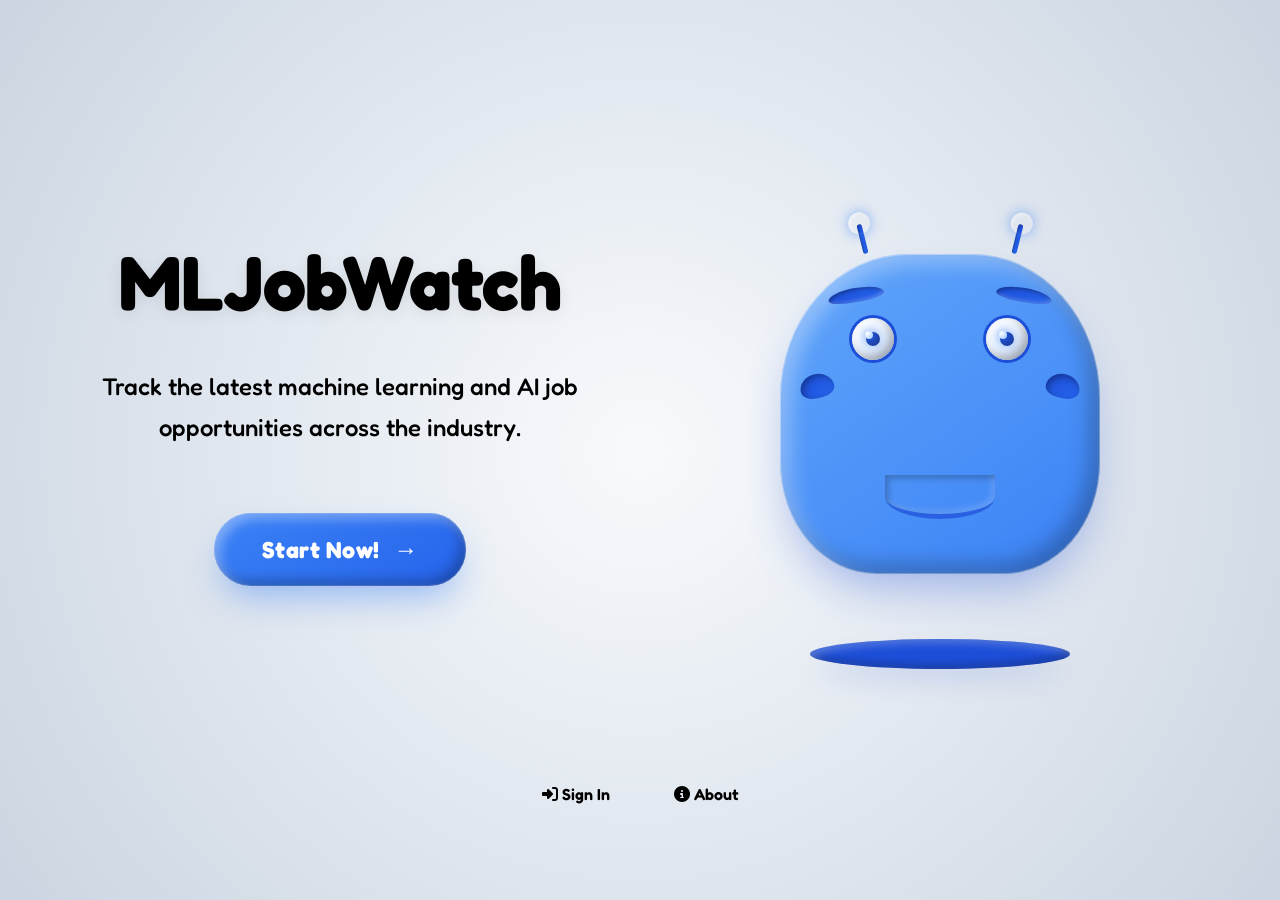
==== commit dc5a9809: "[Refactoring] Whole project cleanup + code review" ====
--- a/index.html
+++ b/index.html
@@ -1,25 +1,26 @@
 <!DOCTYPE html>
 <html lang="en">
+  
 <head>
   <meta charset="UTF-8" />
   <meta name="viewport" content="width=device-width, initial-scale=1.0" />
-  <title>MLJobWatch — Discover ML &amp; AI Jobs</title>
+  <title>MLJobWatch - Discover ML AI Jobs</title>
   <link rel="preconnect" href="https://fonts.googleapis.com" />
   <link rel="preconnect" href="https://fonts.gstatic.com" crossorigin />
   <link href="https://fonts.googleapis.com/css2?family=Fredoka:wght@400;600;800&display=swap" rel="stylesheet" />
   <link rel="stylesheet" href="styles/main.css" />
   <link rel="stylesheet" href="https://cdnjs.cloudflare.com/ajax/libs/font-awesome/6.4.2/css/all.min.css" />
 </head>
+
 <body>
 
-  <!-- Hero Section: Text Left, Robot Right -->
   <section class="hero-section">
     <div class="hero-text">
       <h1>MLJobWatch</h1>
       <p>Track the latest machine learning and AI job opportunities across the industry.</p>
       <div class="cta-wrapper">
         <a href="pages/jobs.html" class="btn-go-jobs" aria-label="Go to jobs">
-          Go to Jobs
+          Start Now!
           <span class="btn-arrow">→</span>
         </a>
       </div>
@@ -47,11 +48,11 @@
     </div>
   </section>
 
-  <!-- Secondary Navigation -->
   <nav class="nav-links">
     <a href="pages/login.html" class="nav-link"><i class="fas fa-sign-in-alt"></i> Sign In</a>
     <a href="pages/about.html" class="nav-link"><i class="fas fa-info-circle"></i> About</a>
   </nav>
 
 </body>
+
 </html>
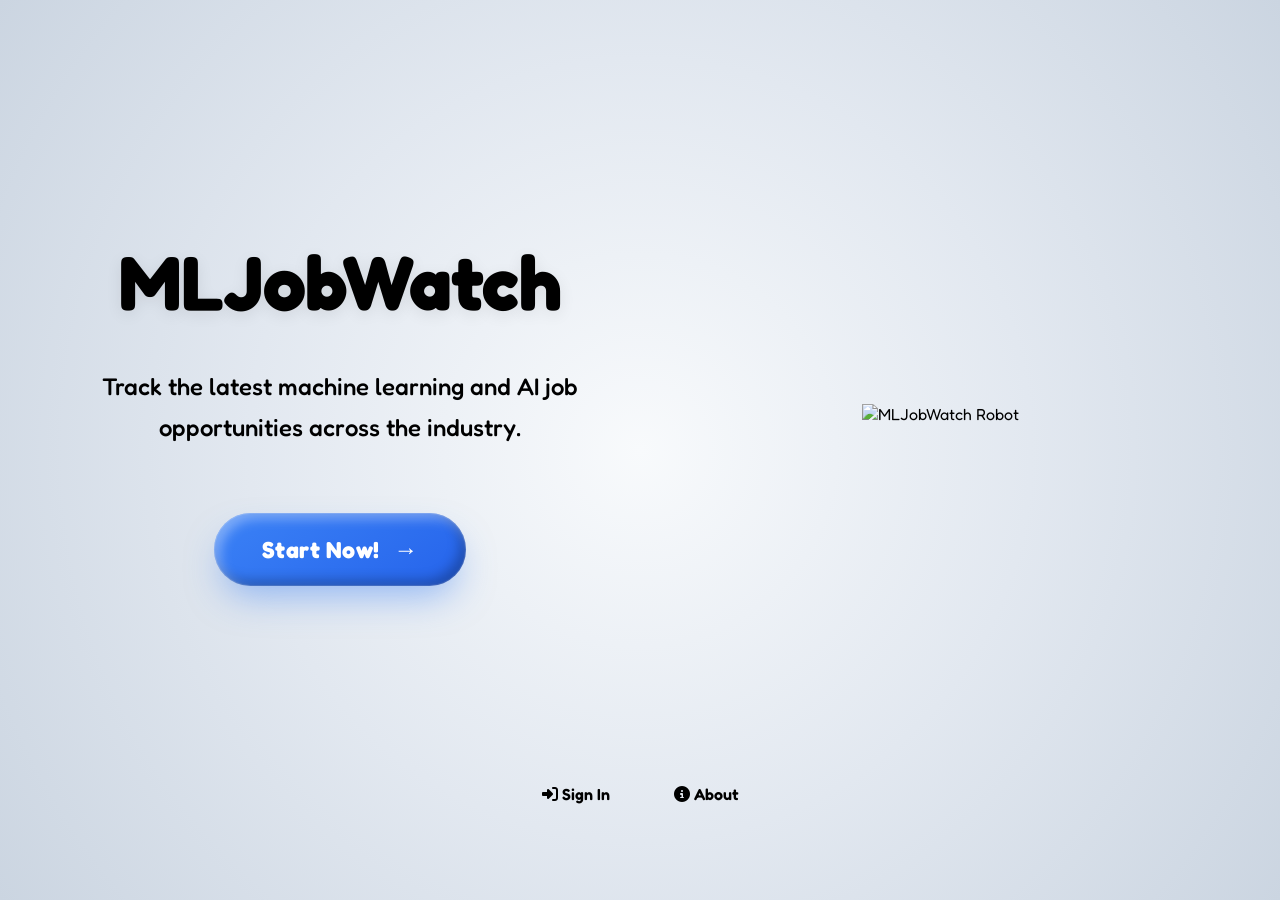
==== commit ff4b8903: "[Refactoring] Removed the css heavy robot and added gif instead" ====
--- a/index.html
+++ b/index.html
@@ -27,24 +27,7 @@
     </div>
 
     <div class="hero-robot">
-      <div class="robot-container">
-        <div class="robot-base"></div>
-        <div class="robot-head">
-          <div class="eyebrow left"></div>
-          <div class="eyebrow right"></div>
-          <div class="antenna left">
-            <div class="antenna-tip"></div>
-          </div>
-          <div class="antenna right">
-            <div class="antenna-tip"></div>
-          </div>
-          <div class="eye left"></div>
-          <div class="eye right"></div>
-          <div class="cheek left"></div>
-          <div class="cheek right"></div>
-          <div class="smile"></div>
-        </div>
-      </div>
+      <img src="assets/robot.gif" alt="MLJobWatch Robot" class="robot-gif" />
     </div>
   </section>
 
--- a/styles/main.css
+++ b/styles/main.css
@@ -1,13 +1,7 @@
 /* ================================================================
-   Front Page — Claymorphism Landing (Blue Robot)
+   Front Page — Claymorphism Landing
    ================================================================ */
 :root {
-  --robot-head: #60a5fa;
-  --robot-head-dark: #3b82f6;
-  --robot-face: #2563eb;
-  --robot-dark: #1d4ed8;
-  --robot-accent: var(--color-primary);
-  --robot-glow: rgba(59, 130, 246, 0.6);
   --clay-font: 'Fredoka', sans-serif;
 }
 
@@ -86,202 +80,11 @@
   z-index: 2;
 }
 
-/* ================================================================
-   Robot Head — Blue Claymorphic
-   ================================================================ */
-.robot-container {
-  position: relative;
-  width: 420px;
-  height: 420px;
-  display: flex;
-  align-items: center;
-  justify-content: center;
-  animation: robotFloat 7s ease-in-out infinite;
-}
-
-/* Floating base platform */
-.robot-base {
-  position: absolute;
-  bottom: -45px;
-  width: 260px;
-  height: 30px;
-  background: var(--robot-dark);
-  border-radius: 50%;
-  box-shadow:
-    0 14px 28px -10px rgba(29, 78, 216, 0.35),
-    inset 4px 4px 8px rgba(255, 255, 255, 0.25),
-    inset -4px -4px 8px rgba(0, 0, 0, 0.25);
-  animation: robotBaseSquash 7s ease-in-out infinite;
-}
-
-.robot-head {
-  position: relative;
-  width: 320px;
-  height: 320px;
-  background: linear-gradient(145deg, var(--robot-head), var(--robot-head-dark));
-  border-radius: 40% 40% 30% 30% / 45% 45% 35% 35%;
-  box-shadow:
-    0 24px 48px -14px rgba(29, 78, 216, 0.4),
-    inset 10px 10px 20px rgba(255, 255, 255, 0.35),
-    inset -10px -10px 20px rgba(0, 0, 0, 0.25),
-    inset 0 0 0 1px rgba(255, 255, 255, 0.4);
-  border: none;
-  z-index: 2;
-  animation: robotBreathe 5s ease-in-out infinite;
-}
-
-/* Face plate */
-.robot-face {
-  position: absolute;
-  top: 52px;
-  left: 50%;
-  transform: translateX(-50%);
-  width: 220px;
-  height: 160px;
-  background: linear-gradient(145deg, var(--robot-face), var(--robot-dark));
-  border-radius: 30% 30% 25% 25% / 40% 40% 30% 30%;
-  box-shadow:
-    inset 5px 5px 10px rgba(0, 0, 0, 0.3),
-    inset -5px -5px 10px rgba(255, 255, 255, 0.2);
-  z-index: 3;
-}
-
-/* Relaxed eyebrows — slightly arched, claymorphic */
-.eyebrow {
-  position: absolute;
-  top: 34px;
-  width: 56px;
-  height: 14px;
-  background: linear-gradient(145deg, var(--robot-dark), var(--robot-face));
-  border-radius: 50% 50% 40% 40% / 60% 60% 40% 40%;
-  box-shadow:
-    inset 2px 2px 4px rgba(0, 0, 0, 0.3),
-    inset -2px -2px 4px rgba(255, 255, 255, 0.2);
-  z-index: 5;
-}
-
-.eyebrow.left { left: 48px; transform: rotate(-10deg); }
-.eyebrow.right { right: 48px; transform: rotate(10deg); }
-
-/* Eyes — looking at the user with centered pupils */
-.eye {
-  position: absolute;
-  top: 64px;
-  width: 42px;
-  height: 42px;
-  background: linear-gradient(145deg, #ffffff, #dbeafe);
-  border-radius: 50%;
-  box-shadow:
-    inset 4px 4px 8px rgba(255, 255, 255, 0.4),
-    inset -4px -4px 8px rgba(0, 0, 0, 0.3),
-    0 0 0 3px var(--robot-dark);
-  z-index: 4;
-}
-
-.eye.left { left: 72px; }
-.eye.right { right: 72px; }
-
-/* Pupil — centered so the robot looks at the user */
-.eye::before {
-  content: "";
-  position: absolute;
-  top: 50%;
-  left: 50%;
-  transform: translate(-50%, -50%);
-  width: 14px;
-  height: 14px;
-  background: radial-gradient(circle at 35% 35%, #1d4ed8, #1e3a8a);
-  border-radius: 50%;
-  box-shadow: 0 0 12px var(--robot-glow);
-  z-index: 5;
-}
-
-/* Left eye — stays open, always looking at the user */
-.eye.left {
-  /* no animation — eye remains open */
-}
-
-/* Right eye — wink (stays closed longer, less frequent) */
-.eye.right {
-  animation: robotWink 8s ease-in-out infinite;
-}
-
-/* Highlight glint above pupil */
-.eye::after {
-  content: "";
-  position: absolute;
-  top: 30%;
-  left: 30%;
-  width: 8px;
-  height: 8px;
-  background: radial-gradient(circle at 30% 30%, #ffffff, #93c5fd);
-  border-radius: 50%;
-  box-shadow: 0 0 8px var(--robot-glow);
-  z-index: 6;
-  pointer-events: none;
-}
-
-/* Antennae */
-.antenna {
-  position: absolute;
-  top: -30px;
-  width: 5px;
-  height: 30px;
-  background: linear-gradient(145deg, var(--robot-dark), var(--robot-face));
-  border-radius: 3px;
-  box-shadow: inset 1px 1px 2px rgba(0, 0, 0, 0.3);
-  z-index: 1;
-}
-
-.antenna.left { left: 80px; transform: rotate(-14deg); }
-.antenna.right { right: 80px; transform: rotate(14deg); }
-
-.antenna-tip {
-  position: absolute;
-  top: -12px;
-  left: 50%;
-  transform: translateX(-50%);
-  width: 22px;
-  height: 22px;
-  background: linear-gradient(145deg, var(--color-primary), var(--color-primary-hover));
-  border-radius: 50%;
-  box-shadow:
-    0 0 14px var(--robot-glow),
-    inset 2px 2px 4px rgba(255, 255, 255, 0.4);
-  animation: robotPulse 3s ease-in-out infinite;
-}
-
-/* Cheeks / side details */
-.cheek {
-  position: absolute;
-  top: 120px;
-  width: 34px;
-  height: 24px;
-  background: linear-gradient(145deg, var(--robot-dark), var(--robot-face));
-  border-radius: 50% 50% 40% 40% / 60% 60% 40% 40%;
-  box-shadow: inset 3px 3px 6px rgba(0, 0, 0, 0.3);
-  z-index: 3;
-}
-
-.cheek.left { left: 20px; transform: rotate(-12deg); }
-.cheek.right { right: 20px; transform: rotate(12deg); }
-
-/* Smile — neutral by default, becomes a smile when winking */
-.smile {
-  position: absolute;
-  bottom: 55px;
-  left: 50%;
-  transform: translateX(-50%);
-  width: 110px;
-  height: 44px;
-  border-bottom: 5px solid var(--robot-dark);
-  border-radius: 0 0 55% 55%;
-  box-shadow:
-    inset 3px 3px 6px rgba(0, 0, 0, 0.35),
-    inset -3px -3px 6px rgba(255, 255, 255, 0.25);
-  opacity: 0.7;
-  z-index: 4;
-  animation: robotSmile 8s ease-in-out infinite;
+.robot-gif {
+  max-width: 100%;
+  height: auto;
+  max-height: 420px;
+  width: auto;
 }
 
 /* ================================================================
@@ -372,49 +175,6 @@
 }
 
 /* ================================================================
-   Animations
-   ================================================================ */
-@keyframes robotFloat {
-  0%, 100% { transform: translateY(0); }
-  50% { transform: translateY(-24px); }
-}
-
-@keyframes robotBaseSquash {
-  0%, 100% { transform: scale(1, 1); }
-  50% { transform: scale(1.15, 0.85); }
-}
-
-@keyframes robotBreathe {
-  0%, 100% { transform: scale(1); border-radius: 40% 40% 30% 30% / 45% 45% 35% 35%; }
-  50% { transform: scale(1.02); border-radius: 42% 42% 28% 28% / 47% 47% 33% 33%; }
-}
-
-@keyframes robotPulse {
-  0%, 100% { opacity: 1; transform: scale(1); }
-  50% { opacity: 0.7; transform: scale(1.1); }
-}
-
-@keyframes robotWink {
-  0%, 89%, 100% { transform: scaleY(1); }
-  95% { transform: scaleY(0.05); }
-}
-
-@keyframes robotSmile {
-  0%, 88%, 100% {
-    opacity: 0.7;
-    height: 44px;
-    border-bottom-width: 5px;
-    border-radius: 0 0 55% 55%;
-  }
-  92%, 98% {
-    opacity: 1;
-    height: 64px;
-    border-bottom-width: 8px;
-    border-radius: 0 0 60% 60%;
-  }
-}
-
-/* ================================================================
    Responsive
    ================================================================ */
 @media (max-width: 900px) {
@@ -429,8 +189,7 @@
   .hero-text { flex: none; }
   .hero-robot { flex: none; }
 
-  .robot-container { width: 320px; height: 320px; }
-  .robot-head { width: 250px; height: 250px; }
+  .robot-gif { max-height: 320px; }
 
   .hero-text h1 { font-size: 2.5rem; text-align: center; }
   .hero-text p { font-size: 1.2rem; text-align: center; }
@@ -439,8 +198,7 @@
 }
 
 @media (max-width: 600px) {
-  .robot-container { width: 260px; height: 260px; }
-  .robot-head { width: 200px; height: 200px; }
+  .robot-gif { max-height: 260px; }
   .hero-text h1 { font-size: 2rem; }
 }
 
